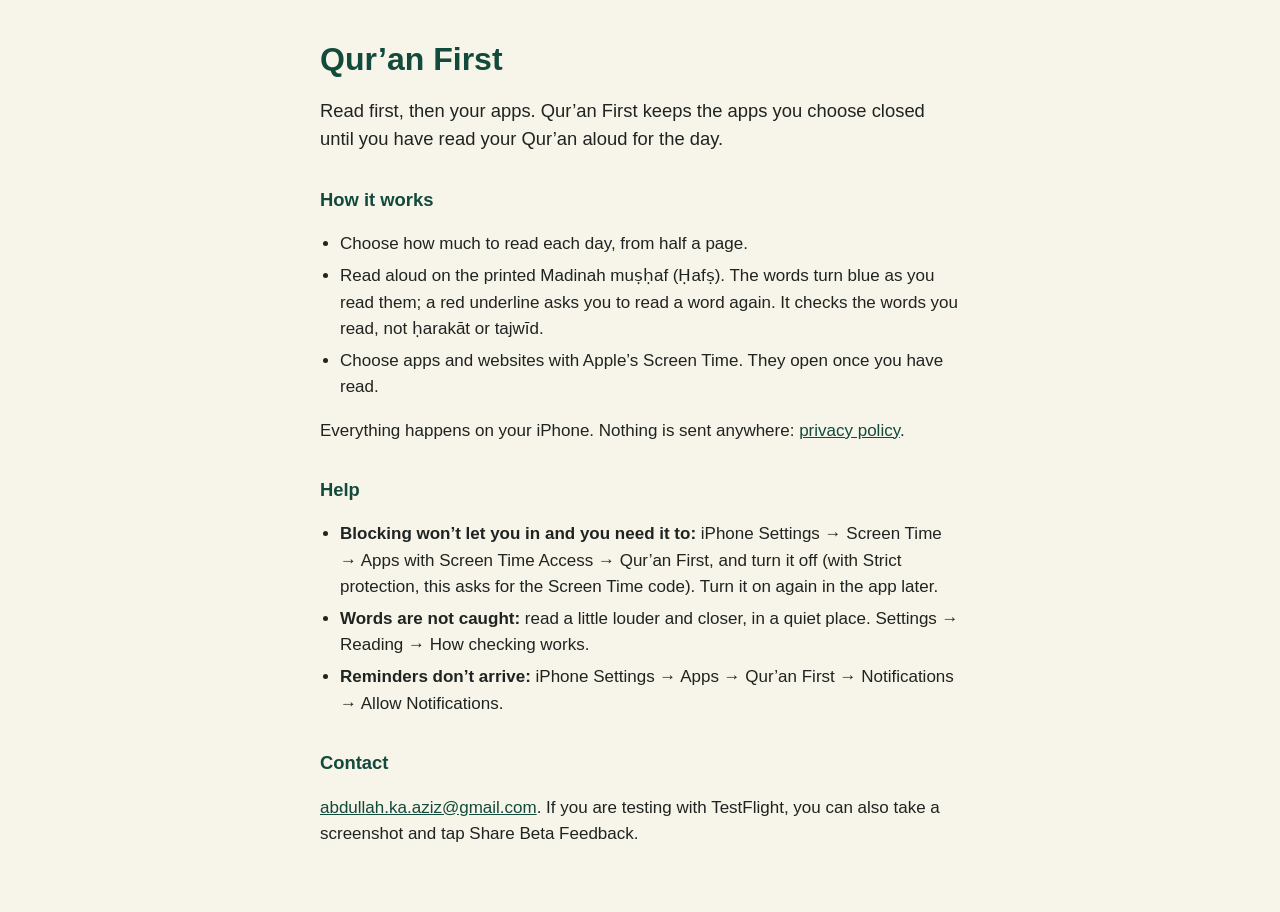
==== index.html @ 98f1052e "Qur'an First: privacy policy and support pages" ====
<!doctype html>
<html lang="en">
<head>
<meta charset="utf-8">
<meta name="viewport" content="width=device-width, initial-scale=1">
<title>Qur’an First</title>
<link rel="stylesheet" href="style.css">
</head>
<body>
<main>
<h1>Qur’an First</h1>
<p class="lede">Read first, then your apps. Qur’an First keeps the apps you choose closed until you have read your
Qur’an aloud for the day.</p>

<h2>How it works</h2>
<ul>
<li>Choose how much to read each day, from half a page.</li>
<li>Read aloud on the printed Madinah muṣḥaf (Ḥafṣ). The words turn blue as you read them; a red underline asks you to read a
word again. It checks the words you read, not ḥarakāt or tajwīd.</li>
<li>Choose apps and websites with Apple’s Screen Time. They open once you have read.</li>
</ul>
<p>Everything happens on your iPhone. Nothing is sent anywhere: <a href="privacy/">privacy policy</a>.</p>

<h2>Help</h2>
<ul>
<li><strong>Blocking won’t let you in and you need it to:</strong> iPhone Settings → Screen Time → Apps with Screen Time
Access → Qur’an First, and turn it off (with Strict protection, this asks for the Screen Time code). Turn it on again
in the app later.</li>
<li><strong>Words are not caught:</strong> read a little louder and closer, in a quiet place. Settings → Reading →
How checking works.</li>
<li><strong>Reminders don’t arrive:</strong> iPhone Settings → Apps → Qur’an First → Notifications → Allow
Notifications.</li>
</ul>

<h2>Contact</h2>
<p><a href="mailto:abdullah.ka.aziz@gmail.com">abdullah.ka.aziz@gmail.com</a>. If you are testing with TestFlight, you
can also take a screenshot and tap Share Beta Feedback.</p>
</main>
</body>
</html>
---- style.css ----
/* The app's own colours (Sources/Design/Theme.swift): green, cream, ink. */
:root { --green: #124a3b; --cream: #f7f4e9; --ink: #1f2421; --secondary: #61655e; }
body { margin: 0; background: var(--cream); color: var(--ink);
  font: 17px/1.55 -apple-system, BlinkMacSystemFont, "Helvetica Neue", Arial, sans-serif; }
main { max-width: 40rem; margin: 0 auto; padding: 2.5rem 1.25rem 3rem; }
h1 { color: var(--green); font-size: 2rem; line-height: 1.2; margin: 0 0 .75rem; }
h2 { color: var(--green); font-size: 1.15rem; margin: 2rem 0 .5rem; }
.lede { font-size: 1.15rem; }
.small { color: var(--secondary); font-size: .9rem; }
a { color: var(--green); }
ul { padding-left: 1.25rem; }
li { margin: .35rem 0; }
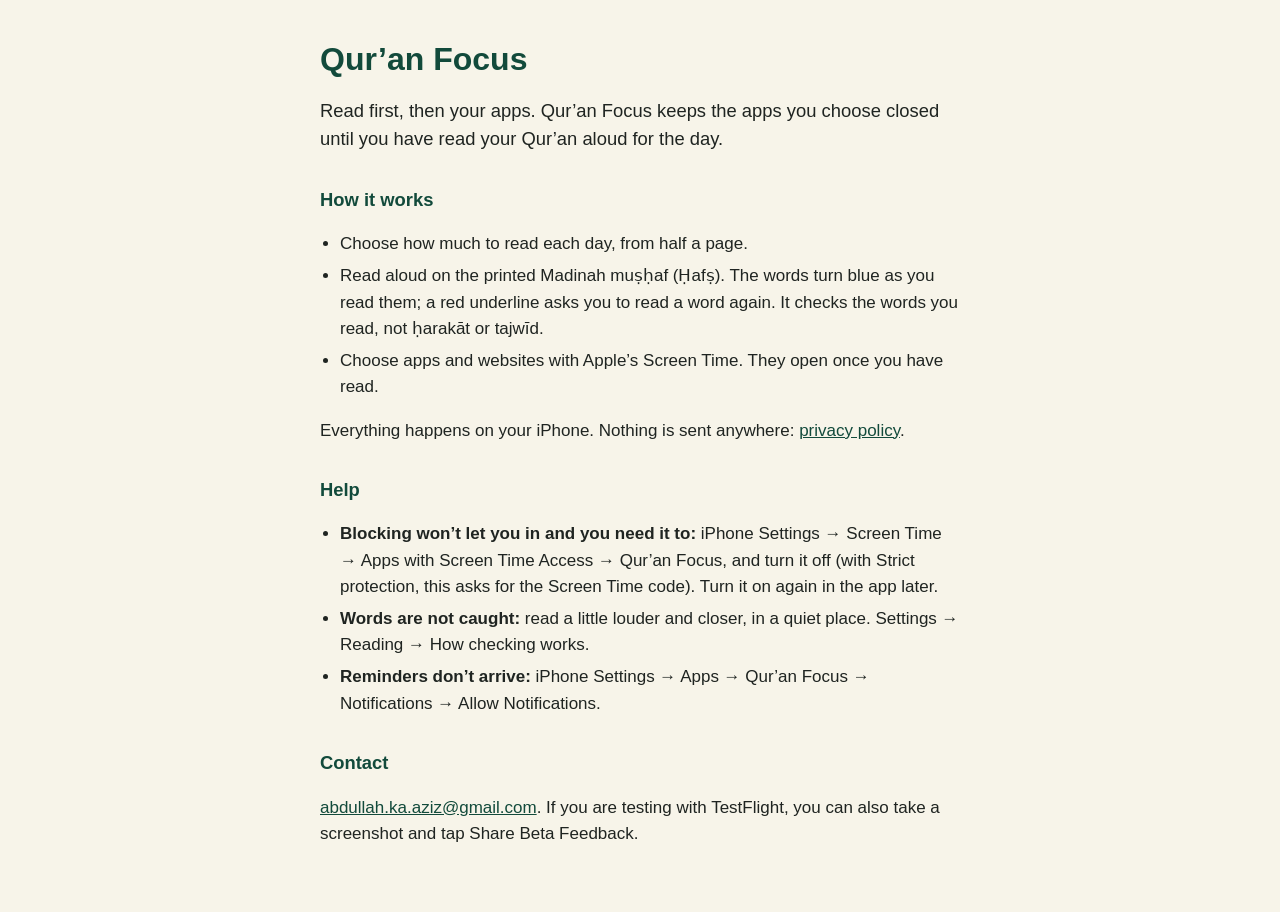
==== commit 62363755: "Qur'an Focus: the app's new name; the privacy page covers time on apps" ====
--- a/index.html
+++ b/index.html
@@ -3,13 +3,13 @@
 <head>
 <meta charset="utf-8">
 <meta name="viewport" content="width=device-width, initial-scale=1">
-<title>Qur’an First</title>
+<title>Qur’an Focus</title>
 <link rel="stylesheet" href="style.css">
 </head>
 <body>
 <main>
-<h1>Qur’an First</h1>
-<p class="lede">Read first, then your apps. Qur’an First keeps the apps you choose closed until you have read your
+<h1>Qur’an Focus</h1>
+<p class="lede">Read first, then your apps. Qur’an Focus keeps the apps you choose closed until you have read your
 Qur’an aloud for the day.</p>
 
 <h2>How it works</h2>
@@ -24,11 +24,11 @@
 <h2>Help</h2>
 <ul>
 <li><strong>Blocking won’t let you in and you need it to:</strong> iPhone Settings → Screen Time → Apps with Screen Time
-Access → Qur’an First, and turn it off (with Strict protection, this asks for the Screen Time code). Turn it on again
+Access → Qur’an Focus, and turn it off (with Strict protection, this asks for the Screen Time code). Turn it on again
 in the app later.</li>
 <li><strong>Words are not caught:</strong> read a little louder and closer, in a quiet place. Settings → Reading →
 How checking works.</li>
-<li><strong>Reminders don’t arrive:</strong> iPhone Settings → Apps → Qur’an First → Notifications → Allow
+<li><strong>Reminders don’t arrive:</strong> iPhone Settings → Apps → Qur’an Focus → Notifications → Allow
 Notifications.</li>
 </ul>
 
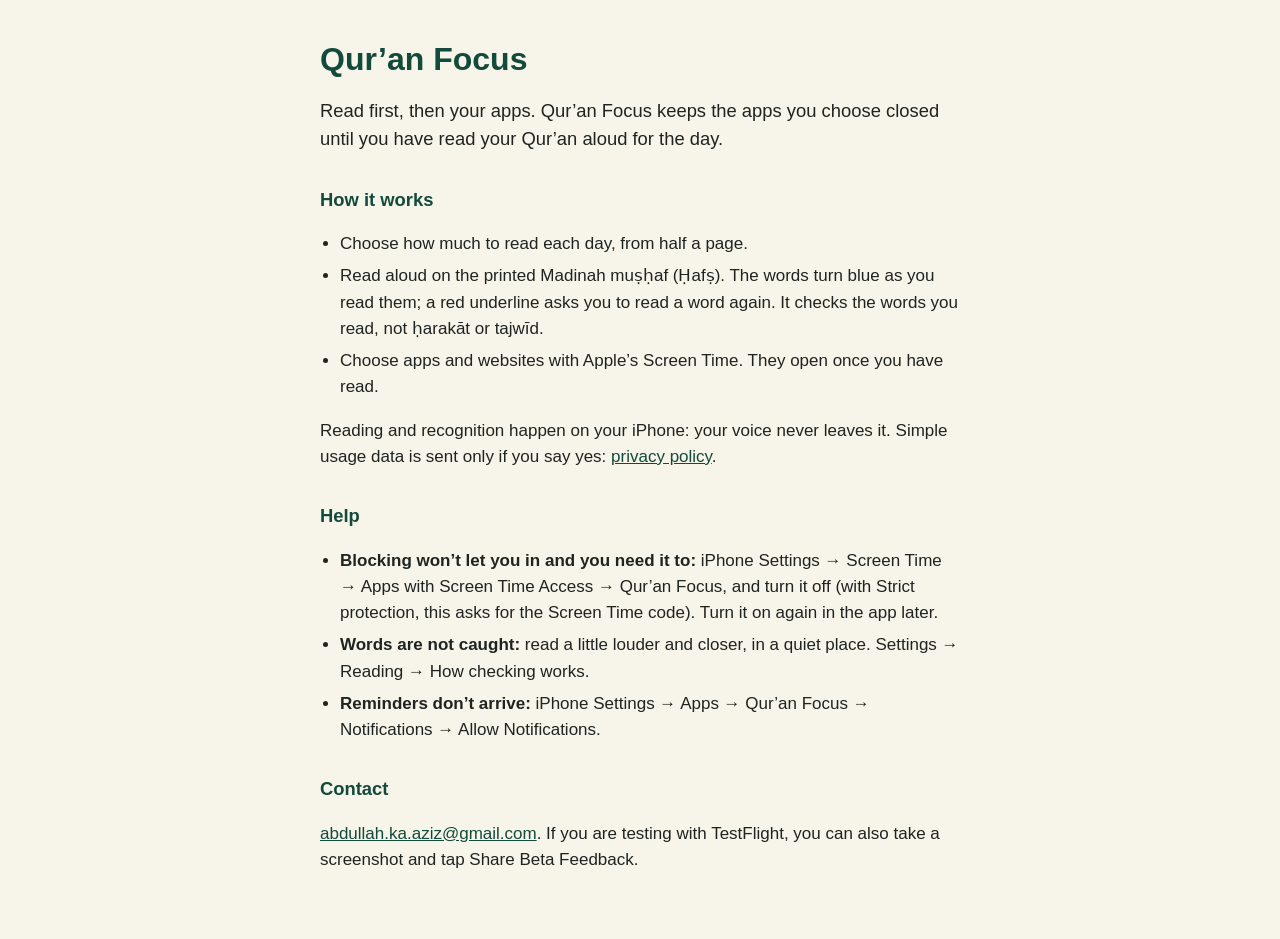
==== commit 47f54e58: "Usage data, only if you say yes: the privacy and support pages for v0.14.15 Co-Authored-By: Claude O" ====
--- a/index.html
+++ b/index.html
@@ -19,7 +19,8 @@
 word again. It checks the words you read, not ḥarakāt or tajwīd.</li>
 <li>Choose apps and websites with Apple’s Screen Time. They open once you have read.</li>
 </ul>
-<p>Everything happens on your iPhone. Nothing is sent anywhere: <a href="privacy/">privacy policy</a>.</p>
+<p>Reading and recognition happen on your iPhone: your voice never leaves it. Simple usage data is sent only if you say yes:
+<a href="privacy/">privacy policy</a>.</p>
 
 <h2>Help</h2>
 <ul>
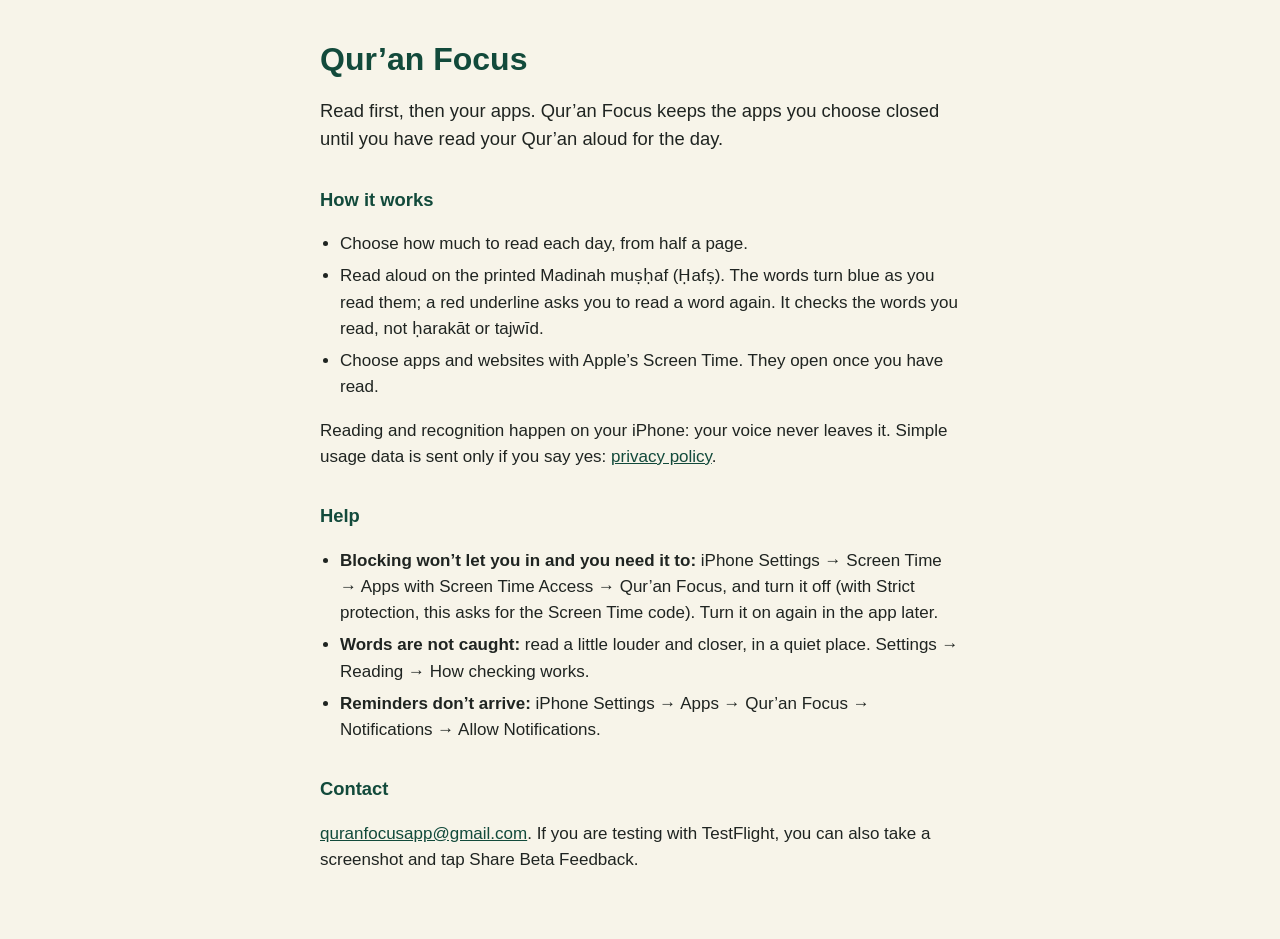
==== commit 1a8130d5: "Qur'an Focus: the support and privacy pages, at quranfocus.io" ====
--- a/index.html
+++ b/index.html
@@ -34,7 +34,7 @@
 </ul>
 
 <h2>Contact</h2>
-<p><a href="mailto:abdullah.ka.aziz@gmail.com">abdullah.ka.aziz@gmail.com</a>. If you are testing with TestFlight, you
+<p><a href="mailto:quranfocusapp@gmail.com">quranfocusapp@gmail.com</a>. If you are testing with TestFlight, you
 can also take a screenshot and tap Share Beta Feedback.</p>
 </main>
 </body>
